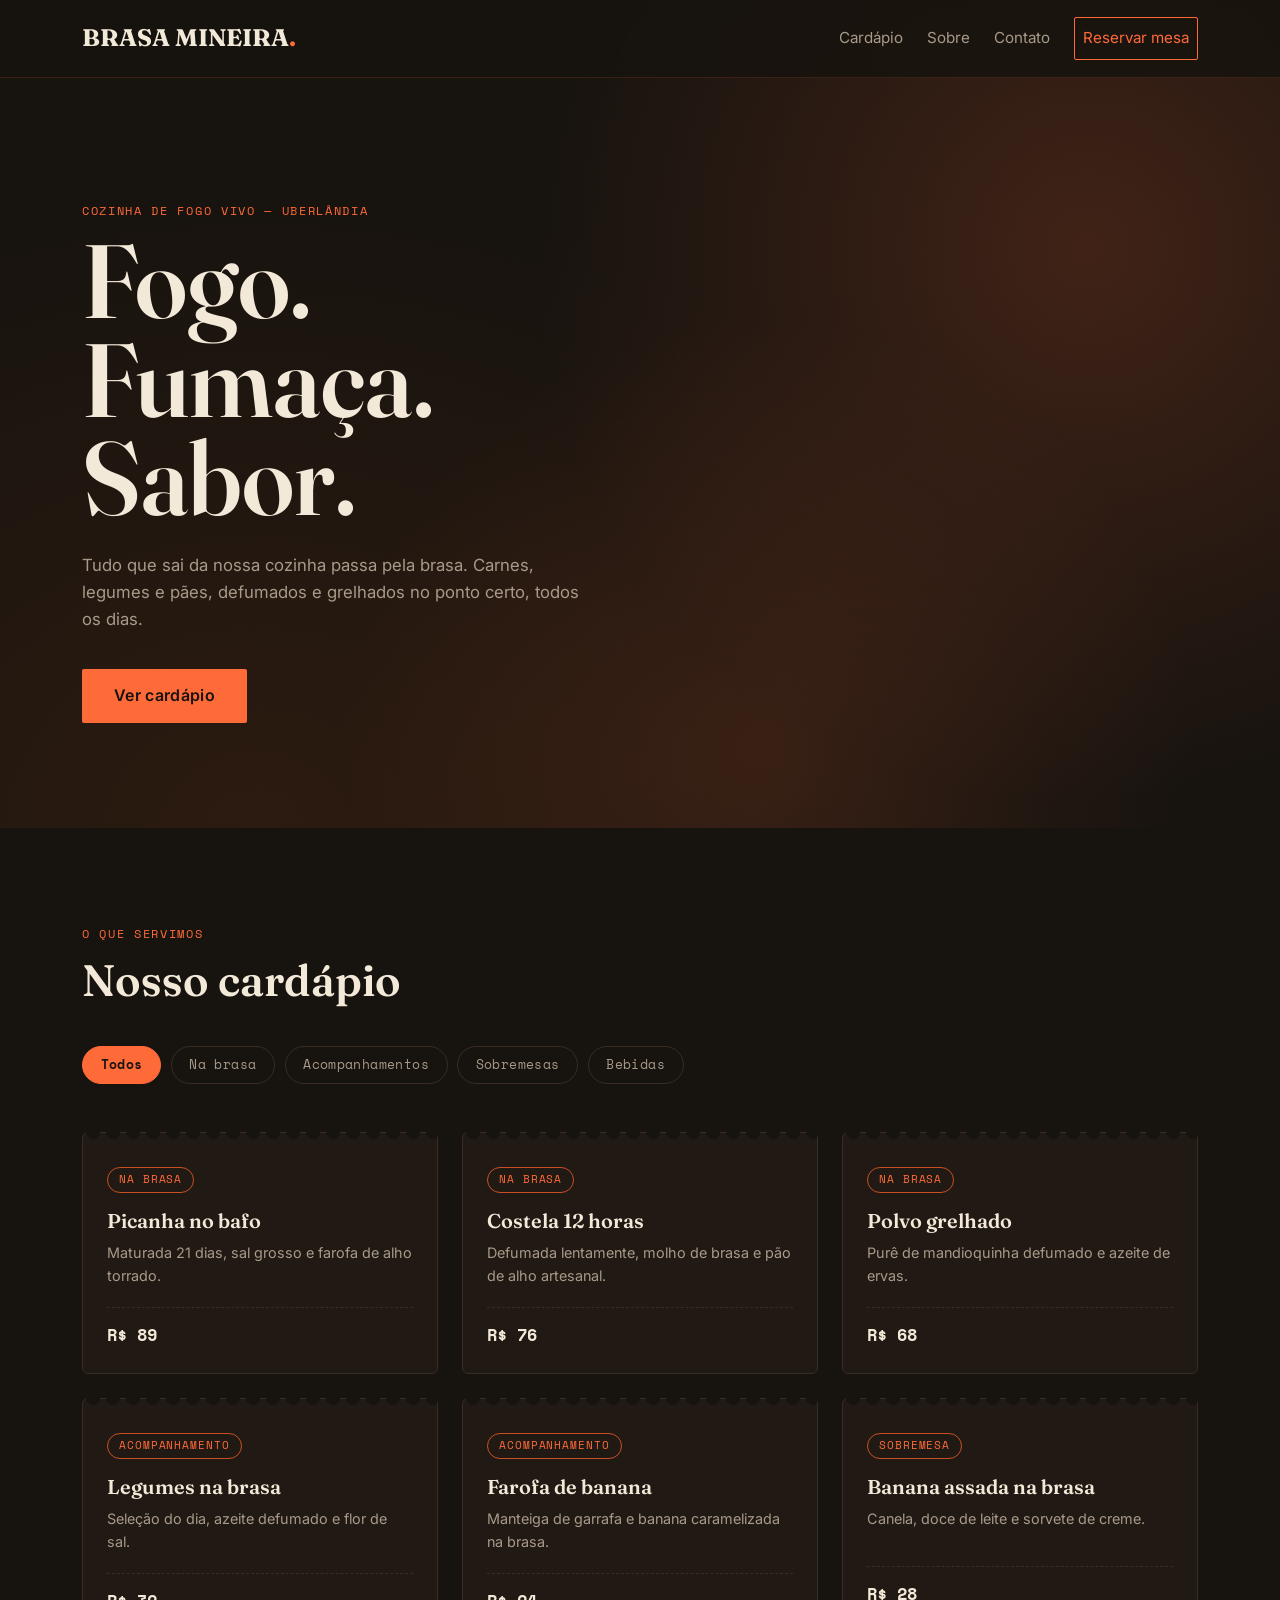
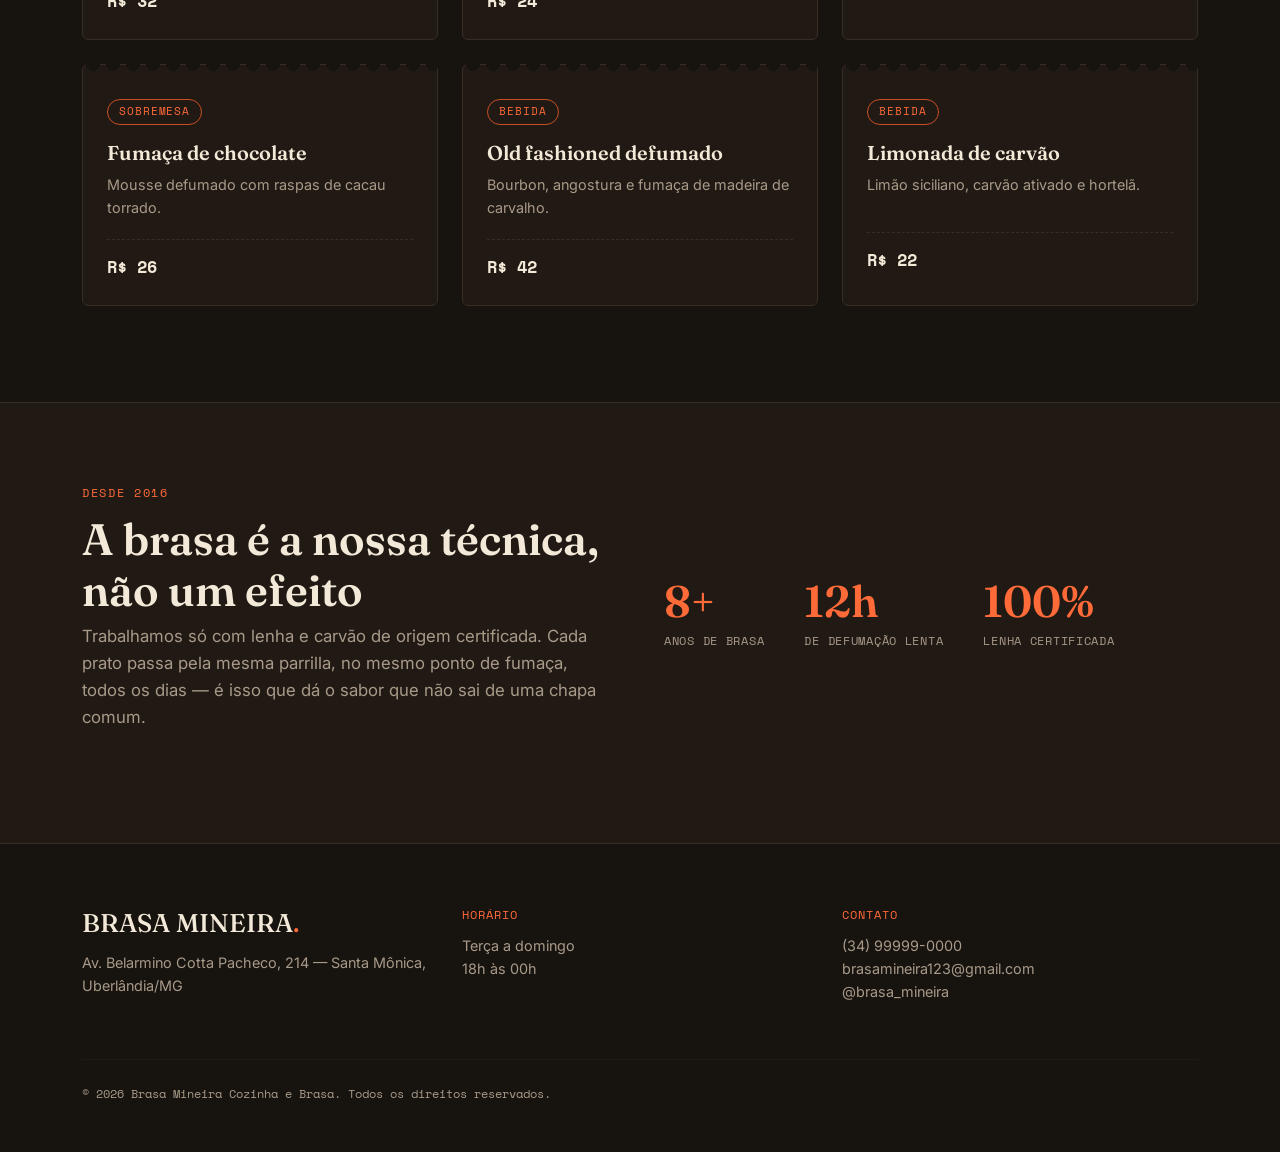
==== desafio-02-restaurante/index.html @ d70d11a1 "chore: estrutura inicial dos três desafios" ====
<!doctype html>
<html lang="pt-BR">
  <head>
    <meta charset="UTF-8" />
    <meta name="viewport" content="width=device-width, initial-scale=1.0" />
    <title>BRASA MINEIRA — Cozinha a Brasa</title>

    <link rel="preconnect" href="https://fonts.googleapis.com" />
    <link
      href="https://fonts.googleapis.com/css2?family=Fraunces:opsz,wght@9..144,300;9..144,500;9..144,600;9..144,700&family=Inter:wght@400;500;600&family=Space+Mono:wght@400;700&display=swap"
      rel="stylesheet"
    />

    <link
      href="https://cdnjs.cloudflare.com/ajax/libs/bootstrap/5.3.3/css/bootstrap.min.css"
      rel="stylesheet"
    />
    <link rel="stylesheet" href="css/style.css" />
  </head>
  <body>
    <nav class="navbar navbar-expand-lg navbar-dark fixed-top" id="mainNav">
      <div class="container">
        <a class="navbar-brand" href="#topo">BRASA MINEIRA<span class="brand-dot">.</span></a>
        <button
          class="navbar-toggler"
          type="button"
          data-bs-toggle="collapse"
          data-bs-target="#navMenu"
          aria-controls="navMenu"
          aria-expanded="false"
          aria-label="Abrir menu"
        >
          <span class="navbar-toggler-icon"></span>
        </button>
        <div class="collapse navbar-collapse justify-content-end" id="navMenu">
          <ul class="navbar-nav align-items-lg-center gap-lg-2">
            <li class="nav-item"><a class="nav-link" href="#cardapio">Cardápio</a></li>
            <li class="nav-item"><a class="nav-link" href="#sobre">Sobre</a></li>
            <li class="nav-item"><a class="nav-link" href="#contato">Contato</a></li>
            <li class="nav-item">
              <a class="nav-link btn-reserva" href="#contato">Reservar mesa</a>
            </li>
          </ul>
        </div>
      </div>
    </nav>

    <header class="hero" id="topo">
      <div class="hero-glow"></div>
      <div class="container hero-content">
        <p class="eyebrow">Cozinha de fogo vivo &mdash; Uberlândia</p>
        <h1 class="hero-title">Fogo.<br />Fumaça.<br />Sabor.</h1>
        <p class="hero-sub">
          Tudo que sai da nossa cozinha passa pela brasa. Carnes, legumes e pães, defumados e
          grelhados no ponto certo, todos os dias.
        </p>
        <a href="#cardapio" class="btn-brasa">Ver cardápio</a>
      </div>
    </header>

    <main>
      <section class="menu-section" id="cardapio">
        <div class="container">
          <div class="section-head">
            <p class="eyebrow">O que servimos</p>
            <h2 class="section-title">Nosso cardápio</h2>
          </div>

          <div class="filter-tabs" role="tablist" aria-label="Filtrar cardápio por categoria">
            <button class="filter-btn active" data-filter="todos">Todos</button>
            <button class="filter-btn" data-filter="brasa">Na brasa</button>
            <button class="filter-btn" data-filter="acompanhamento">Acompanhamentos</button>
            <button class="filter-btn" data-filter="sobremesa">Sobremesas</button>
            <button class="filter-btn" data-filter="bebida">Bebidas</button>
          </div>

          <div class="row g-4" id="menuGrid">
            <div class="col-12 col-sm-6 col-lg-4 menu-col" data-category="brasa">
              <article class="ticket-card">
                <span class="ticket-tag">Na brasa</span>
                <h3 class="ticket-name">Picanha no bafo</h3>
                <p class="ticket-desc">Maturada 21 dias, sal grosso e farofa de alho torrado.</p>
                <span class="ticket-price">R$ 89</span>
              </article>
            </div>

            <div class="col-12 col-sm-6 col-lg-4 menu-col" data-category="brasa">
              <article class="ticket-card">
                <span class="ticket-tag">Na brasa</span>
                <h3 class="ticket-name">Costela 12 horas</h3>
                <p class="ticket-desc">
                  Defumada lentamente, molho de brasa e pão de alho artesanal.
                </p>
                <span class="ticket-price">R$ 76</span>
              </article>
            </div>

            <div class="col-12 col-sm-6 col-lg-4 menu-col" data-category="brasa">
              <article class="ticket-card">
                <span class="ticket-tag">Na brasa</span>
                <h3 class="ticket-name">Polvo grelhado</h3>
                <p class="ticket-desc">Purê de mandioquinha defumado e azeite de ervas.</p>
                <span class="ticket-price">R$ 68</span>
              </article>
            </div>

            <div class="col-12 col-sm-6 col-lg-4 menu-col" data-category="acompanhamento">
              <article class="ticket-card">
                <span class="ticket-tag">Acompanhamento</span>
                <h3 class="ticket-name">Legumes na brasa</h3>
                <p class="ticket-desc">Seleção do dia, azeite defumado e flor de sal.</p>
                <span class="ticket-price">R$ 32</span>
              </article>
            </div>

            <div class="col-12 col-sm-6 col-lg-4 menu-col" data-category="acompanhamento">
              <article class="ticket-card">
                <span class="ticket-tag">Acompanhamento</span>
                <h3 class="ticket-name">Farofa de banana</h3>
                <p class="ticket-desc">Manteiga de garrafa e banana caramelizada na brasa.</p>
                <span class="ticket-price">R$ 24</span>
              </article>
            </div>

            <div class="col-12 col-sm-6 col-lg-4 menu-col" data-category="sobremesa">
              <article class="ticket-card">
                <span class="ticket-tag">Sobremesa</span>
                <h3 class="ticket-name">Banana assada na brasa</h3>
                <p class="ticket-desc">Canela, doce de leite e sorvete de creme.</p>
                <span class="ticket-price">R$ 28</span>
              </article>
            </div>

            <div class="col-12 col-sm-6 col-lg-4 menu-col" data-category="sobremesa">
              <article class="ticket-card">
                <span class="ticket-tag">Sobremesa</span>
                <h3 class="ticket-name">Fumaça de chocolate</h3>
                <p class="ticket-desc">Mousse defumado com raspas de cacau torrado.</p>
                <span class="ticket-price">R$ 26</span>
              </article>
            </div>

            <div class="col-12 col-sm-6 col-lg-4 menu-col" data-category="bebida">
              <article class="ticket-card">
                <span class="ticket-tag">Bebida</span>
                <h3 class="ticket-name">Old fashioned defumado</h3>
                <p class="ticket-desc">Bourbon, angostura e fumaça de madeira de carvalho.</p>
                <span class="ticket-price">R$ 42</span>
              </article>
            </div>

            <div class="col-12 col-sm-6 col-lg-4 menu-col" data-category="bebida">
              <article class="ticket-card">
                <span class="ticket-tag">Bebida</span>
                <h3 class="ticket-name">Limonada de carvão</h3>
                <p class="ticket-desc">Limão siciliano, carvão ativado e hortelã.</p>
                <span class="ticket-price">R$ 22</span>
              </article>
            </div>
          </div>

          <p class="empty-state d-none" id="emptyState">
            Nenhum item nessa categoria hoje. Volte para "Todos".
          </p>
        </div>
      </section>

      <section class="about-section" id="sobre">
        <div class="container">
          <div class="row align-items-center g-5">
            <div class="col-lg-6">
              <p class="eyebrow">Desde 2016</p>
              <h2 class="section-title">A brasa é a nossa técnica, não um efeito</h2>
              <p class="about-text">
                Trabalhamos só com lenha e carvão de origem certificada. Cada prato passa pela mesma
                parrilla, no mesmo ponto de fumaça, todos os dias — é isso que dá o sabor que não
                sai de uma chapa comum.
              </p>
            </div>
            <div class="col-lg-6">
              <div class="stats-row">
                <div class="stat">
                  <span class="stat-num">8+</span>
                  <span class="stat-label">anos de brasa</span>
                </div>
                <div class="stat">
                  <span class="stat-num">12h</span>
                  <span class="stat-label">de defumação lenta</span>
                </div>
                <div class="stat">
                  <span class="stat-num">100%</span>
                  <span class="stat-label">lenha certificada</span>
                </div>
              </div>
            </div>
          </div>
        </div>
      </section>
    </main>

    <footer class="footer" id="contato">
      <div class="container">
        <div class="row g-4">
          <div class="col-md-4">
            <h3 class="footer-brand">BRASA MINEIRA<span class="brand-dot">.</span></h3>
            <p class="footer-text">
              Av. Belarmino Cotta Pacheco, 214 — Santa Mônica, Uberlândia/MG
            </p>
          </div>
          <div class="col-md-4">
            <h4 class="footer-heading">Horário</h4>
            <p class="footer-text">Terça a domingo<br />18h às 00h</p>
          </div>
          <div class="col-md-4">
            <h4 class="footer-heading">Contato</h4>
            <p class="footer-text">
              (34) 99999-0000<br />brasamineira123@gmail.com<br />@brasa_mineira
            </p>
          </div>
        </div>
        <hr class="footer-rule" />
        <p class="footer-copy">
          &copy; 2026 Brasa Mineira Cozinha e Brasa. Todos os direitos reservados.
        </p>
      </div>
    </footer>

    <script src="https://cdnjs.cloudflare.com/ajax/libs/bootstrap/5.3.3/js/bootstrap.bundle.min.js"></script>
    <script src="js/script.js"></script>
  </body>
</html>
---- desafio-02-restaurante/css/style.css ----
:root {
  --charcoal: #17130f;
  --charcoal-2: #211a14;
  --ember: #ff6a39;
  --ember-dim: #c94f24;
  --ash: #a89a89;
  --cream: #f3e9d8;
  --smoke: #392c22;
  --font-display: 'Fraunces', serif;
  --font-body: 'Inter', sans-serif;
  --font-mono: 'Space Mono', monospace;
}

* {
  box-sizing: border-box;
}

body {
  background: var(--charcoal);
  color: var(--cream);
  font-family: var(--font-body);
  font-size: 16px;
  line-height: 1.6;
}

a {
  text-decoration: none;
  color: inherit;
}

::selection {
  background: var(--ember);
  color: var(--charcoal);
}

a:focus-visible,
button:focus-visible {
  outline: 2px solid var(--ember);
  outline-offset: 3px;
}

.eyebrow {
  font-family: var(--font-mono);
  font-size: 0.75rem;
  letter-spacing: 0.14em;
  text-transform: uppercase;
  color: var(--ember);
  margin-bottom: 0.75rem;
}

.section-title {
  font-family: var(--font-display);
  font-weight: 600;
  font-size: clamp(1.9rem, 4vw, 2.75rem);
  color: var(--cream);
  line-height: 1.15;
}

#mainNav {
  background: rgba(23, 19, 15, 0.85);
  backdrop-filter: blur(8px);
  border-bottom: 1px solid rgba(255, 106, 57, 0.15);
  padding-top: 0.9rem;
  padding-bottom: 0.9rem;
  transition: background 0.3s ease;
}

.navbar-brand {
  font-family: var(--font-display);
  font-weight: 700;
  font-size: 1.5rem;
  color: var(--cream);
}

.brand-dot {
  color: var(--ember);
}

.nav-link {
  font-family: var(--font-body);
  font-size: 0.95rem;
  color: var(--ash);
  padding: 0.5rem 0.9rem;
  transition: color 0.2s ease;
}

.nav-link:hover {
  color: var(--cream);
}

.btn-reserva {
  border: 1px solid var(--ember);
  border-radius: 2px;
  color: var(--ember);
  margin-left: 0.5rem;
}

.btn-reserva:hover {
  background: var(--ember);
  color: var(--charcoal);
}

.hero {
  position: relative;
  min-height: 92vh;
  display: flex;
  align-items: center;
  overflow: hidden;
  background: radial-gradient(ellipse at 20% 100%, #2c1b10 0%, var(--charcoal) 55%);
}

.hero-glow {
  position: absolute;
  inset: 0;
  background:
    radial-gradient(circle at 85% 30%, rgba(255, 106, 57, 0.18), transparent 45%),
    radial-gradient(circle at 60% 90%, rgba(255, 106, 57, 0.12), transparent 40%);
  pointer-events: none;
}

.hero-content {
  position: relative;
  z-index: 1;
  padding-top: 6rem;
}

.hero-title {
  font-family: var(--font-display);
  font-weight: 600;
  font-size: clamp(3rem, 9vw, 6.5rem);
  line-height: 0.95;
  color: var(--cream);
  margin-bottom: 1.5rem;
}

.hero-sub {
  max-width: 32rem;
  color: var(--ash);
  font-size: 1.05rem;
  margin-bottom: 2.25rem;
}

.btn-brasa {
  display: inline-block;
  background: var(--ember);
  color: var(--charcoal);
  font-weight: 600;
  padding: 0.9rem 2rem;
  border-radius: 2px;
  letter-spacing: 0.02em;
  transition:
    transform 0.2s ease,
    background 0.2s ease;
}

.btn-brasa:hover {
  background: #ff7d51;
  transform: translateY(-2px);
  color: var(--charcoal);
}

.menu-section {
  padding: 6rem 0;
  background: var(--charcoal);
}

.section-head {
  margin-bottom: 2.5rem;
}

.filter-tabs {
  display: flex;
  flex-wrap: wrap;
  gap: 0.6rem;
  margin-bottom: 3rem;
}

.filter-btn {
  font-family: var(--font-mono);
  font-size: 0.8rem;
  letter-spacing: 0.03em;
  background: transparent;
  color: var(--ash);
  border: 1px solid var(--smoke);
  border-radius: 999px;
  padding: 0.5rem 1.1rem;
  cursor: pointer;
  transition: all 0.2s ease;
}

.filter-btn:hover {
  border-color: var(--ember);
  color: var(--cream);
}

.filter-btn.active {
  background: var(--ember);
  border-color: var(--ember);
  color: var(--charcoal);
  font-weight: 700;
}

.ticket-card {
  position: relative;
  background: var(--charcoal-2);
  border: 1px solid var(--smoke);
  border-radius: 6px;
  padding: 2rem 1.5rem 1.5rem;
  height: 100%;
  transition:
    border-color 0.25s ease,
    transform 0.25s ease;
}

.ticket-card::before {
  content: '';
  position: absolute;
  top: -1px;
  left: 0;
  right: 0;
  height: 12px;
  background-image: radial-gradient(circle at 10px 0, var(--charcoal) 7px, transparent 7px);
  background-size: 20px 12px;
  background-repeat: repeat-x;
}

.menu-col:hover .ticket-card {
  border-color: var(--ember);
  transform: translateY(-4px);
}

.ticket-tag {
  display: inline-block;
  font-family: var(--font-mono);
  font-size: 0.68rem;
  letter-spacing: 0.08em;
  text-transform: uppercase;
  color: var(--ember);
  border: 1px solid var(--ember-dim);
  border-radius: 999px;
  padding: 0.2rem 0.7rem;
  margin-bottom: 1rem;
}

.ticket-name {
  font-family: var(--font-display);
  font-weight: 600;
  font-size: 1.25rem;
  color: var(--cream);
  margin-bottom: 0.5rem;
}

.ticket-desc {
  color: var(--ash);
  font-size: 0.9rem;
  margin-bottom: 1.25rem;
  min-height: 2.7em;
}

.ticket-price {
  display: block;
  font-family: var(--font-mono);
  font-weight: 700;
  font-size: 1.05rem;
  color: var(--cream);
  border-top: 1px dashed var(--smoke);
  padding-top: 0.9rem;
}

.empty-state {
  text-align: center;
  color: var(--ash);
  font-family: var(--font-mono);
  padding: 2rem 0;
}

.about-section {
  padding: 5rem 0 6rem;
  background: var(--charcoal-2);
  border-top: 1px solid var(--smoke);
  border-bottom: 1px solid var(--smoke);
}

.about-text {
  color: var(--ash);
  font-size: 1.05rem;
  max-width: 34rem;
}

.stats-row {
  display: flex;
  flex-wrap: wrap;
  gap: 2.5rem;
}

.stat {
  display: flex;
  flex-direction: column;
}

.stat-num {
  font-family: var(--font-display);
  font-weight: 600;
  font-size: 2.75rem;
  color: var(--ember);
  line-height: 1;
}

.stat-label {
  font-family: var(--font-mono);
  font-size: 0.75rem;
  color: var(--ash);
  text-transform: uppercase;
  letter-spacing: 0.06em;
  margin-top: 0.5rem;
}

.footer {
  background: var(--charcoal);
  padding: 4rem 0 2rem;
}

.footer-brand {
  font-family: var(--font-display);
  font-size: 1.6rem;
  color: var(--cream);
  margin-bottom: 0.75rem;
}

.footer-heading {
  font-family: var(--font-mono);
  font-size: 0.75rem;
  text-transform: uppercase;
  letter-spacing: 0.08em;
  color: var(--ember);
  margin-bottom: 0.75rem;
}

.footer-text {
  color: var(--ash);
  font-size: 0.9rem;
}

.footer-rule {
  border-color: var(--smoke);
  margin: 2.5rem 0 1.5rem;
}

.footer-copy {
  color: var(--ash);
  font-size: 0.78rem;
  font-family: var(--font-mono);
}

@media (prefers-reduced-motion: reduce) {
  .menu-col:hover .ticket-card,
  .btn-brasa:hover {
    transform: none;
    transition: none;
  }
}

@media (max-width: 991.98px) {
  #navMenu {
    background: var(--charcoal-2);
    border-radius: 8px;
    padding: 1rem 1.25rem;
    margin-top: 0.75rem;
  }
  .btn-reserva {
    display: inline-block;
    margin-top: 0.5rem;
    margin-left: 0;
  }
}
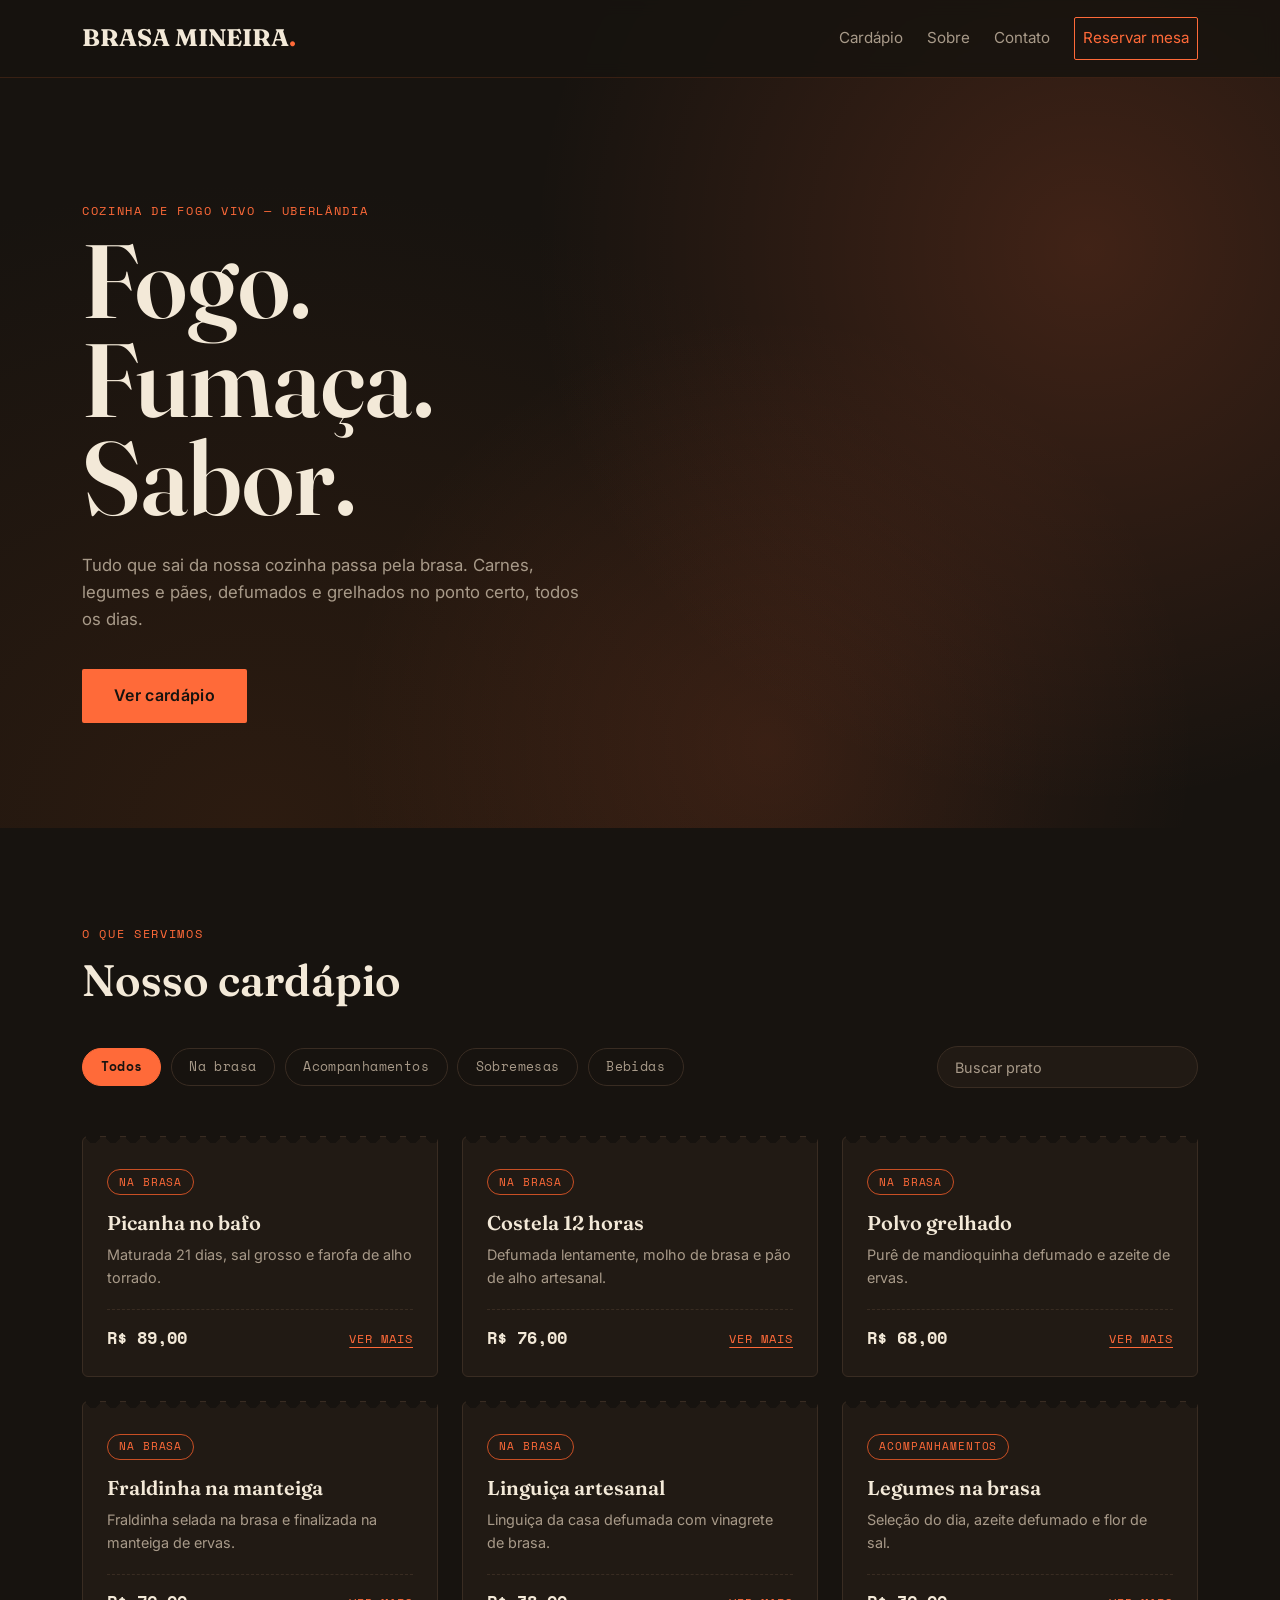
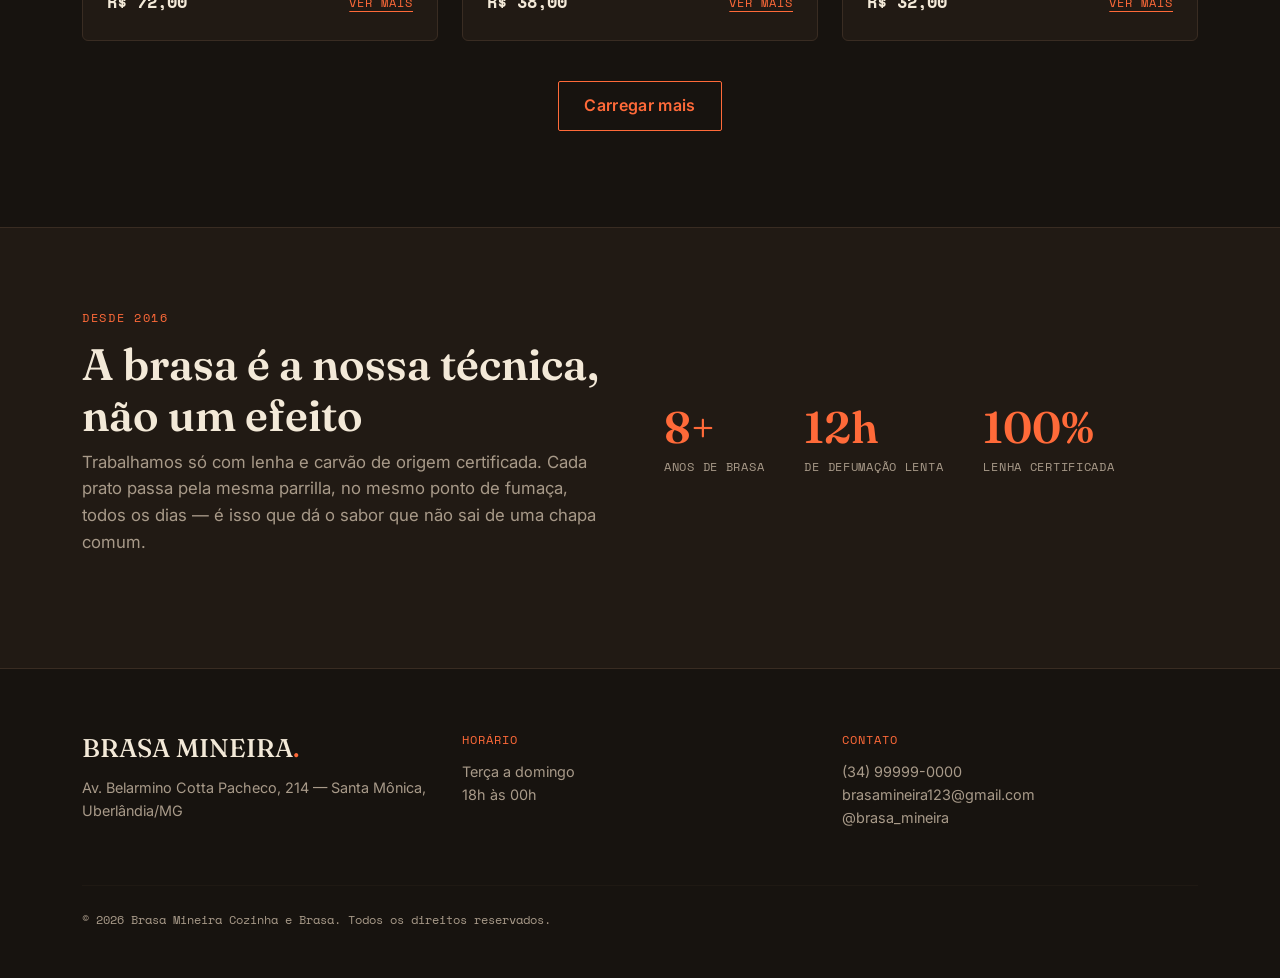
==== commit 4886636d: "feat: prepara cardápio para integração com a API" ====
--- a/desafio-02-restaurante/index.html
+++ b/desafio-02-restaurante/index.html
@@ -3,9 +3,10 @@
   <head>
     <meta charset="UTF-8" />
     <meta name="viewport" content="width=device-width, initial-scale=1.0" />
-    <title>BRASA MINEIRA — Cozinha a Brasa</title>
+    <title>Brasa Mineira — Cozinha e Brasa</title>
 
     <link rel="preconnect" href="https://fonts.googleapis.com" />
+    <link rel="preconnect" href="https://fonts.gstatic.com" crossorigin />
     <link
       href="https://fonts.googleapis.com/css2?family=Fraunces:opsz,wght@9..144,300;9..144,500;9..144,600;9..144,700&family=Inter:wght@400;500;600&family=Space+Mono:wght@400;700&display=swap"
       rel="stylesheet"
@@ -66,102 +67,42 @@
             <h2 class="section-title">Nosso cardápio</h2>
           </div>
 
-          <div class="filter-tabs" role="tablist" aria-label="Filtrar cardápio por categoria">
-            <button class="filter-btn active" data-filter="todos">Todos</button>
-            <button class="filter-btn" data-filter="brasa">Na brasa</button>
-            <button class="filter-btn" data-filter="acompanhamento">Acompanhamentos</button>
-            <button class="filter-btn" data-filter="sobremesa">Sobremesas</button>
-            <button class="filter-btn" data-filter="bebida">Bebidas</button>
-          </div>
-
-          <div class="row g-4" id="menuGrid">
-            <div class="col-12 col-sm-6 col-lg-4 menu-col" data-category="brasa">
-              <article class="ticket-card">
-                <span class="ticket-tag">Na brasa</span>
-                <h3 class="ticket-name">Picanha no bafo</h3>
-                <p class="ticket-desc">Maturada 21 dias, sal grosso e farofa de alho torrado.</p>
-                <span class="ticket-price">R$ 89</span>
-              </article>
-            </div>
-
-            <div class="col-12 col-sm-6 col-lg-4 menu-col" data-category="brasa">
-              <article class="ticket-card">
-                <span class="ticket-tag">Na brasa</span>
-                <h3 class="ticket-name">Costela 12 horas</h3>
-                <p class="ticket-desc">
-                  Defumada lentamente, molho de brasa e pão de alho artesanal.
-                </p>
-                <span class="ticket-price">R$ 76</span>
-              </article>
-            </div>
-
-            <div class="col-12 col-sm-6 col-lg-4 menu-col" data-category="brasa">
-              <article class="ticket-card">
-                <span class="ticket-tag">Na brasa</span>
-                <h3 class="ticket-name">Polvo grelhado</h3>
-                <p class="ticket-desc">Purê de mandioquinha defumado e azeite de ervas.</p>
-                <span class="ticket-price">R$ 68</span>
-              </article>
-            </div>
-
-            <div class="col-12 col-sm-6 col-lg-4 menu-col" data-category="acompanhamento">
-              <article class="ticket-card">
-                <span class="ticket-tag">Acompanhamento</span>
-                <h3 class="ticket-name">Legumes na brasa</h3>
-                <p class="ticket-desc">Seleção do dia, azeite defumado e flor de sal.</p>
-                <span class="ticket-price">R$ 32</span>
-              </article>
-            </div>
-
-            <div class="col-12 col-sm-6 col-lg-4 menu-col" data-category="acompanhamento">
-              <article class="ticket-card">
-                <span class="ticket-tag">Acompanhamento</span>
-                <h3 class="ticket-name">Farofa de banana</h3>
-                <p class="ticket-desc">Manteiga de garrafa e banana caramelizada na brasa.</p>
-                <span class="ticket-price">R$ 24</span>
-              </article>
-            </div>
-
-            <div class="col-12 col-sm-6 col-lg-4 menu-col" data-category="sobremesa">
-              <article class="ticket-card">
-                <span class="ticket-tag">Sobremesa</span>
-                <h3 class="ticket-name">Banana assada na brasa</h3>
-                <p class="ticket-desc">Canela, doce de leite e sorvete de creme.</p>
-                <span class="ticket-price">R$ 28</span>
-              </article>
-            </div>
-
-            <div class="col-12 col-sm-6 col-lg-4 menu-col" data-category="sobremesa">
-              <article class="ticket-card">
-                <span class="ticket-tag">Sobremesa</span>
-                <h3 class="ticket-name">Fumaça de chocolate</h3>
-                <p class="ticket-desc">Mousse defumado com raspas de cacau torrado.</p>
-                <span class="ticket-price">R$ 26</span>
-              </article>
-            </div>
-
-            <div class="col-12 col-sm-6 col-lg-4 menu-col" data-category="bebida">
-              <article class="ticket-card">
-                <span class="ticket-tag">Bebida</span>
-                <h3 class="ticket-name">Old fashioned defumado</h3>
-                <p class="ticket-desc">Bourbon, angostura e fumaça de madeira de carvalho.</p>
-                <span class="ticket-price">R$ 42</span>
-              </article>
-            </div>
-
-            <div class="col-12 col-sm-6 col-lg-4 menu-col" data-category="bebida">
-              <article class="ticket-card">
-                <span class="ticket-tag">Bebida</span>
-                <h3 class="ticket-name">Limonada de carvão</h3>
-                <p class="ticket-desc">Limão siciliano, carvão ativado e hortelã.</p>
-                <span class="ticket-price">R$ 22</span>
-              </article>
-            </div>
-          </div>
-
-          <p class="empty-state d-none" id="emptyState">
-            Nenhum item nessa categoria hoje. Volte para "Todos".
-          </p>
+          <div class="menu-tools">
+            <div
+              class="filter-tabs"
+              id="filterTabs"
+              role="group"
+              aria-label="Filtrar cardápio por categoria"
+            ></div>
+            <div class="search-box">
+              <label for="menuSearch" class="visually-hidden">Buscar no cardápio</label>
+              <input id="menuSearch" type="search" placeholder="Buscar prato" autocomplete="off" />
+            </div>
+          </div>
+
+          <p class="visually-hidden" id="menuStatus" aria-live="polite"></p>
+
+          <div class="row g-4" id="menuGrid"></div>
+
+          <div class="state-box" id="emptyState" hidden>
+            <p>Nenhum prato encontrado com esses filtros.</p>
+            <button type="button" class="btn-outline-brasa" id="clearFilters">
+              Ver todo o cardápio
+            </button>
+          </div>
+
+          <div class="state-box" id="errorState" role="alert" hidden>
+            <p id="errorText"></p>
+            <button type="button" class="btn-outline-brasa" id="retryButton">
+              Tentar novamente
+            </button>
+          </div>
+
+          <div class="load-more-wrap">
+            <button type="button" class="btn-outline-brasa" id="loadMore" hidden>
+              Carregar mais
+            </button>
+          </div>
         </div>
       </section>
 
@@ -225,7 +166,64 @@
       </div>
     </footer>
 
+    <div
+      class="modal fade"
+      id="detailModal"
+      tabindex="-1"
+      aria-labelledby="detailTitle"
+      aria-hidden="true"
+    >
+      <div class="modal-dialog modal-dialog-centered">
+        <div class="modal-content detail-modal">
+          <div class="modal-header">
+            <h2 class="modal-title" id="detailTitle"></h2>
+            <button
+              type="button"
+              class="btn-close btn-close-white"
+              data-bs-dismiss="modal"
+              aria-label="Fechar"
+            ></button>
+          </div>
+          <div class="modal-body">
+            <div id="detailLoading" aria-busy="true">
+              <span class="visually-hidden">Carregando detalhes…</span>
+              <span class="skeleton-line skeleton-line--tag"></span>
+              <span class="skeleton-line"></span>
+              <span class="skeleton-line"></span>
+              <span class="skeleton-line skeleton-line--short"></span>
+            </div>
+            <div id="detailError" role="alert" hidden>
+              <p class="detail-desc" id="detailErrorText"></p>
+              <button type="button" class="btn-outline-brasa" id="detailRetry">
+                Tentar novamente
+              </button>
+            </div>
+            <div id="detailContent" hidden>
+              <span class="ticket-tag" id="detailTag"></span>
+              <p class="detail-desc" id="detailDescription"></p>
+              <p class="detail-price" id="detailPrice"></p>
+            </div>
+          </div>
+        </div>
+      </div>
+    </div>
+
+    <template id="cardTemplate">
+      <div class="col-12 col-sm-6 col-lg-4 menu-col">
+        <article class="ticket-card">
+          <span class="ticket-tag"></span>
+          <h3 class="ticket-name"></h3>
+          <p class="ticket-desc"></p>
+          <div class="ticket-footer">
+            <span class="ticket-price"></span>
+            <button type="button" class="ticket-more">Ver mais</button>
+          </div>
+        </article>
+      </div>
+    </template>
+
     <script src="https://cdnjs.cloudflare.com/ajax/libs/bootstrap/5.3.3/js/bootstrap.bundle.min.js"></script>
+    <script src="js/simulacao.js"></script>
     <script src="js/script.js"></script>
   </body>
 </html>
--- a/desafio-02-restaurante/css/style.css
+++ b/desafio-02-restaurante/css/style.css
@@ -6,6 +6,7 @@
   --ash: #a89a89;
   --cream: #f3e9d8;
   --smoke: #392c22;
+  --skeleton: #2a2119;
   --font-display: 'Fraunces', serif;
   --font-body: 'Inter', sans-serif;
   --font-mono: 'Space Mono', monospace;
@@ -15,6 +16,10 @@
   box-sizing: border-box;
 }
 
+[hidden] {
+  display: none !important;
+}
+
 body {
   background: var(--charcoal);
   color: var(--cream);
@@ -34,7 +39,8 @@
 }
 
 a:focus-visible,
-button:focus-visible {
+button:focus-visible,
+input:focus-visible {
   outline: 2px solid var(--ember);
   outline-offset: 3px;
 }
@@ -65,6 +71,10 @@
   transition: background 0.3s ease;
 }
 
+#mainNav.scrolled {
+  background: rgba(23, 19, 15, 0.97);
+}
+
 .navbar-brand {
   font-family: var(--font-display);
   font-weight: 700;
@@ -159,6 +169,30 @@
   color: var(--charcoal);
 }
 
+.btn-outline-brasa {
+  background: transparent;
+  color: var(--ember);
+  border: 1px solid var(--ember);
+  border-radius: 2px;
+  padding: 0.7rem 1.6rem;
+  font-weight: 600;
+  letter-spacing: 0.02em;
+  cursor: pointer;
+  transition:
+    background 0.2s ease,
+    color 0.2s ease;
+}
+
+.btn-outline-brasa:hover:not(:disabled) {
+  background: var(--ember);
+  color: var(--charcoal);
+}
+
+.btn-outline-brasa:disabled {
+  cursor: progress;
+  opacity: 0.7;
+}
+
 .menu-section {
   padding: 6rem 0;
   background: var(--charcoal);
@@ -168,11 +202,19 @@
   margin-bottom: 2.5rem;
 }
 
+.menu-tools {
+  display: flex;
+  flex-wrap: wrap;
+  align-items: center;
+  justify-content: space-between;
+  gap: 1rem;
+  margin-bottom: 3rem;
+}
+
 .filter-tabs {
   display: flex;
   flex-wrap: wrap;
   gap: 0.6rem;
-  margin-bottom: 3rem;
 }
 
 .filter-btn {
@@ -200,8 +242,30 @@
   font-weight: 700;
 }
 
+.search-box input {
+  width: min(100%, 280px);
+  background: var(--charcoal-2);
+  color: var(--cream);
+  border: 1px solid var(--smoke);
+  border-radius: 999px;
+  padding: 0.55rem 1.1rem;
+  font-family: var(--font-body);
+  font-size: 0.9rem;
+  transition: border-color 0.2s ease;
+}
+
+.search-box input::placeholder {
+  color: var(--ash);
+}
+
+.search-box input:focus {
+  border-color: var(--ember);
+}
+
 .ticket-card {
   position: relative;
+  display: flex;
+  flex-direction: column;
   background: var(--charcoal-2);
   border: 1px solid var(--smoke);
   border-radius: 6px;
@@ -230,6 +294,7 @@
 }
 
 .ticket-tag {
+  align-self: flex-start;
   display: inline-block;
   font-family: var(--font-mono);
   font-size: 0.68rem;
@@ -251,27 +316,128 @@
 }
 
 .ticket-desc {
+  flex: 1;
   color: var(--ash);
   font-size: 0.9rem;
   margin-bottom: 1.25rem;
   min-height: 2.7em;
 }
 
+.ticket-footer {
+  display: flex;
+  align-items: center;
+  justify-content: space-between;
+  gap: 1rem;
+  border-top: 1px dashed var(--smoke);
+  padding-top: 0.9rem;
+}
+
 .ticket-price {
-  display: block;
   font-family: var(--font-mono);
   font-weight: 700;
   font-size: 1.05rem;
   color: var(--cream);
-  border-top: 1px dashed var(--smoke);
-  padding-top: 0.9rem;
-}
-
-.empty-state {
+}
+
+.ticket-more {
+  background: none;
+  border: none;
+  padding: 0.25rem 0;
+  color: var(--ember);
+  font-family: var(--font-mono);
+  font-size: 0.75rem;
+  letter-spacing: 0.08em;
+  text-transform: uppercase;
+  text-decoration: underline;
+  text-underline-offset: 4px;
+  cursor: pointer;
+}
+
+.ticket-more:hover {
+  color: var(--cream);
+}
+
+.skeleton-card {
+  pointer-events: none;
+}
+
+.skeleton-line {
+  display: block;
+  height: 12px;
+  margin-bottom: 0.8rem;
+  border-radius: 4px;
+  background: linear-gradient(90deg, var(--skeleton) 25%, var(--smoke) 50%, var(--skeleton) 75%);
+  background-size: 200% 100%;
+  animation: shimmer 1.2s ease-in-out infinite;
+}
+
+.skeleton-line--tag {
+  width: 30%;
+  height: 18px;
+  border-radius: 999px;
+  margin-bottom: 1.2rem;
+}
+
+.skeleton-line--title {
+  width: 70%;
+  height: 22px;
+}
+
+.skeleton-line--short {
+  width: 50%;
+}
+
+@keyframes shimmer {
+  from {
+    background-position: 200% 0;
+  }
+  to {
+    background-position: -200% 0;
+  }
+}
+
+.state-box {
   text-align: center;
   color: var(--ash);
   font-family: var(--font-mono);
   padding: 2rem 0;
+}
+
+.state-box p {
+  margin-bottom: 1.25rem;
+}
+
+.load-more-wrap {
+  text-align: center;
+  margin-top: 2.5rem;
+}
+
+.detail-modal {
+  background: var(--charcoal-2);
+  color: var(--cream);
+  border: 1px solid var(--smoke);
+  border-radius: 6px;
+}
+
+.detail-modal .modal-header {
+  border-bottom: 1px dashed var(--smoke);
+}
+
+.detail-modal .modal-title {
+  font-family: var(--font-display);
+  font-weight: 600;
+  font-size: 1.5rem;
+}
+
+.detail-desc {
+  color: var(--ash);
+}
+
+.detail-price {
+  margin: 0;
+  font-family: var(--font-mono);
+  font-weight: 700;
+  font-size: 1.2rem;
 }
 
 .about-section {
@@ -357,6 +523,10 @@
   .btn-brasa:hover {
     transform: none;
     transition: none;
+  }
+
+  .skeleton-line {
+    animation: none;
   }
 }
 
@@ -367,9 +537,21 @@
     padding: 1rem 1.25rem;
     margin-top: 0.75rem;
   }
+
   .btn-reserva {
     display: inline-block;
     margin-top: 0.5rem;
     margin-left: 0;
   }
 }
+
+@media (max-width: 575.98px) {
+  .menu-section {
+    padding: 4rem 0;
+  }
+
+  .search-box,
+  .search-box input {
+    width: 100%;
+  }
+}
